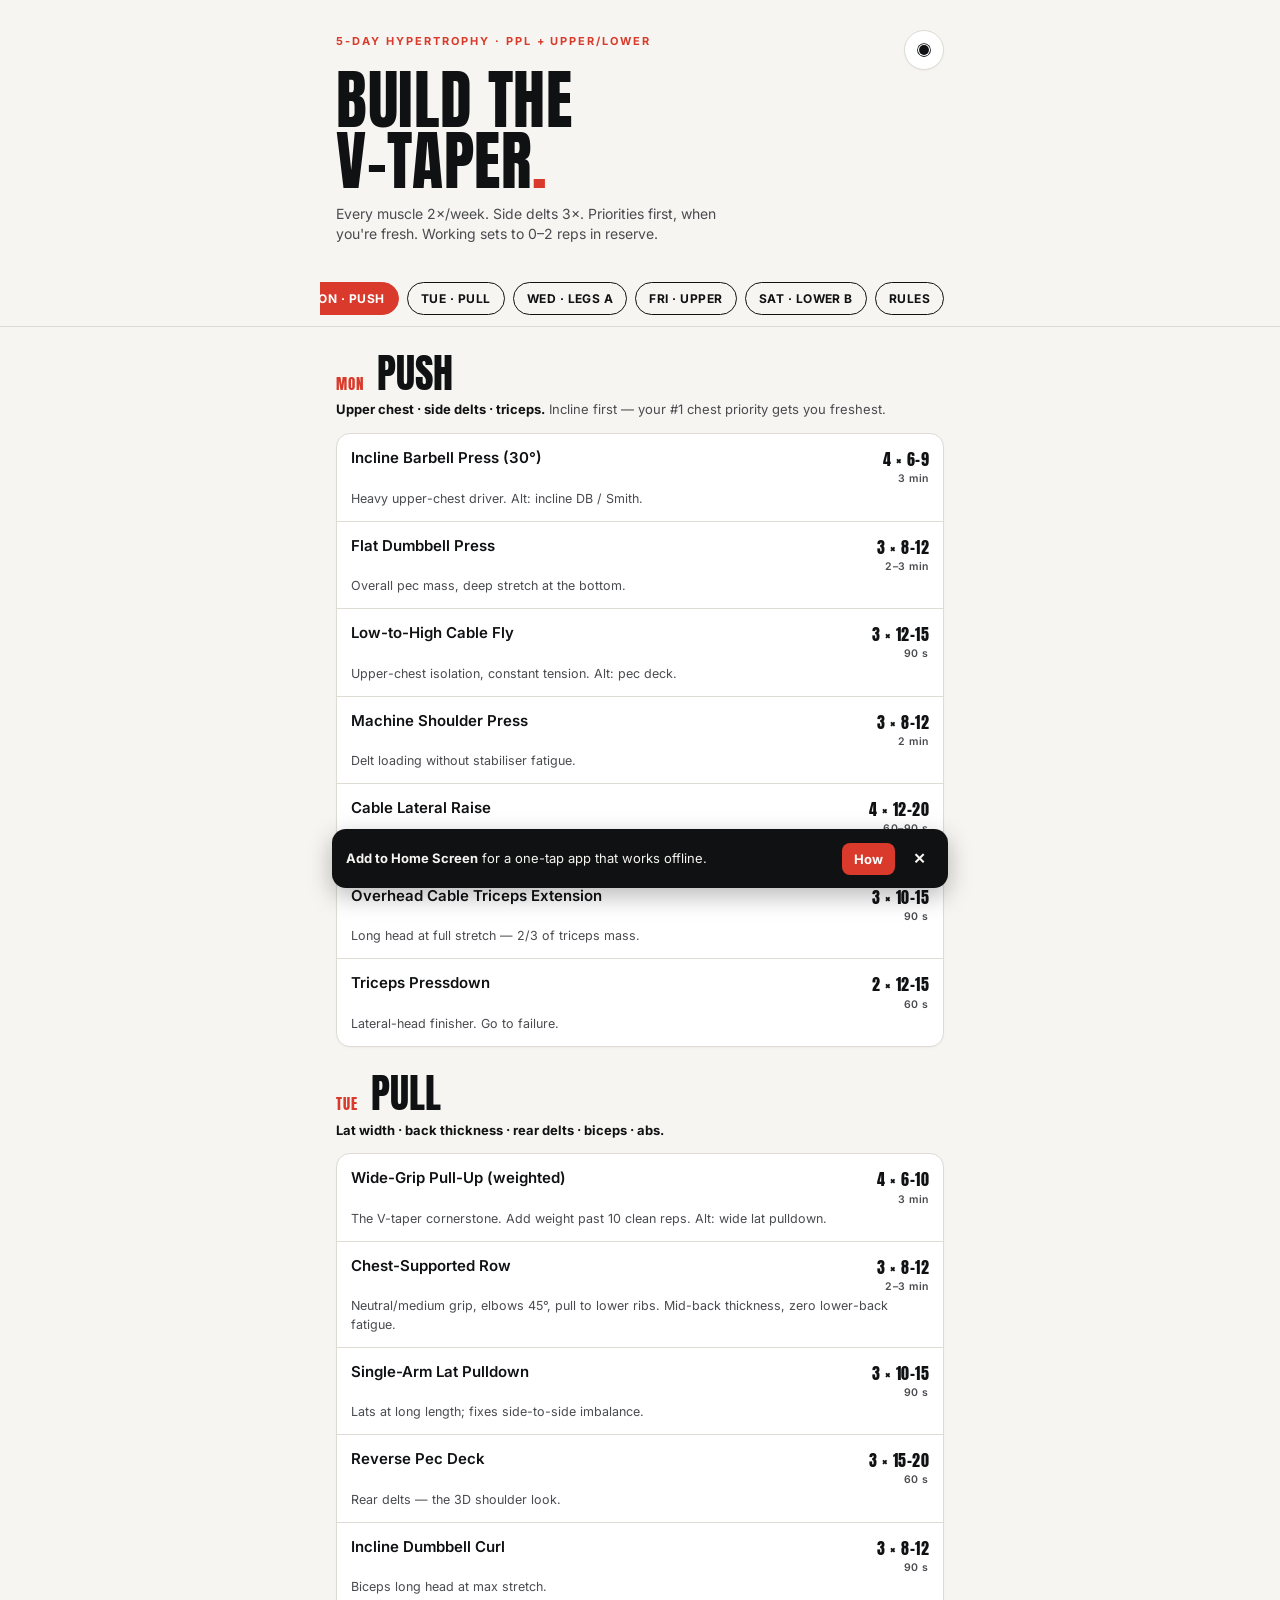
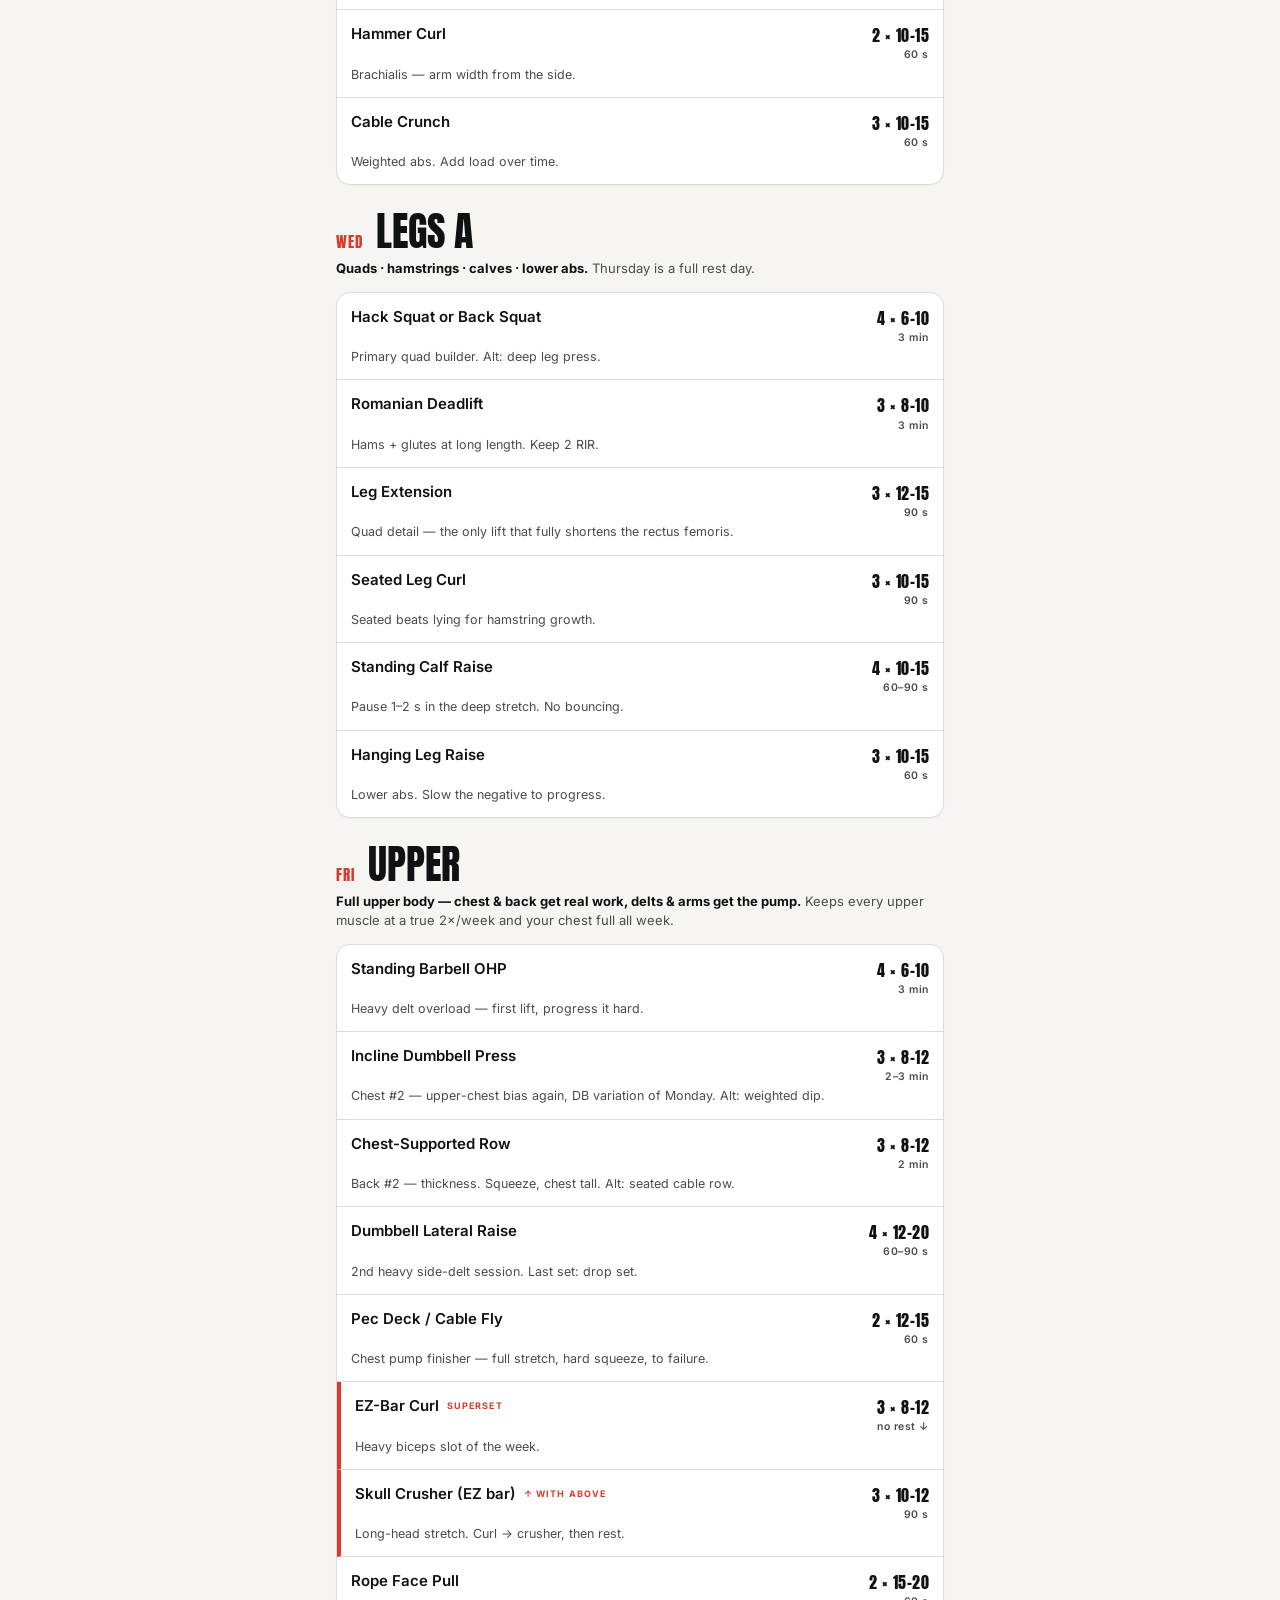
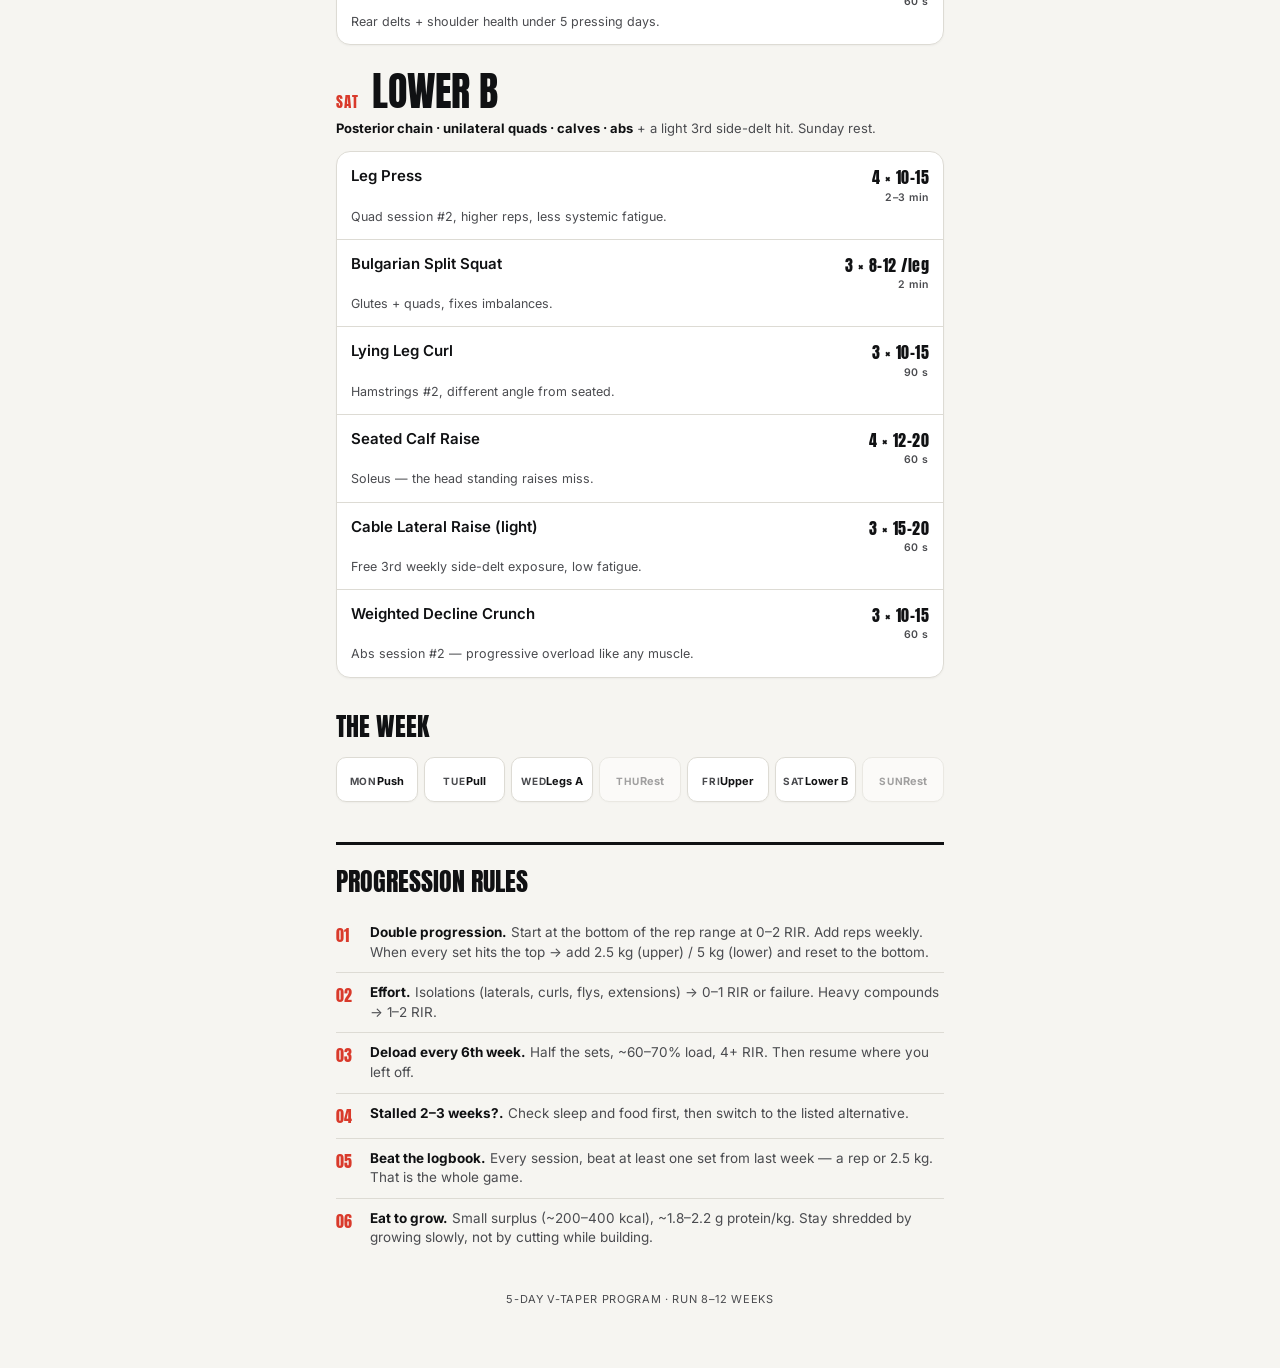
==== index.html @ 2ff02242 "V-Taper PWA: production-ready site for GitHub Pages Co-Authored-By: Claude Opus 4.8 <noreply@anthrop" ====
<!DOCTYPE html>
<html lang="en">
<head>
  <meta charset="UTF-8" />
  <meta name="viewport" content="width=device-width, initial-scale=1.0, viewport-fit=cover" />

  <title>V-Taper Program — 5-Day Hypertrophy Training</title>
  <meta name="description" content="A 5-day hypertrophy training program built for a lean, aesthetic V-taper physique. Installable, works offline, no accounts, no tracking." />
  <meta name="author" content="V-Taper Program" />
  <meta name="color-scheme" content="light dark" />

  <!-- Theme colour follows the OS light/dark preference -->
  <meta name="theme-color" content="#F6F5F1" media="(prefers-color-scheme: light)" />
  <meta name="theme-color" content="#0E0F11" media="(prefers-color-scheme: dark)" />

  <!-- Open Graph / social sharing -->
  <meta property="og:type" content="website" />
  <meta property="og:site_name" content="V-Taper Program" />
  <meta property="og:title" content="V-Taper Program — 5-Day Hypertrophy Training" />
  <meta property="og:description" content="A 5-day hypertrophy training program built for a lean, aesthetic V-taper physique. Installable and works offline." />
  <meta property="og:image" content="icons/icon-512.png" />
  <meta name="twitter:card" content="summary" />
  <meta name="twitter:title" content="V-Taper Program" />
  <meta name="twitter:description" content="A 5-day hypertrophy training program for a lean, aesthetic V-taper physique." />
  <meta name="twitter:image" content="icons/icon-512.png" />

  <!-- iOS / Android PWA -->
  <meta name="mobile-web-app-capable" content="yes" />
  <meta name="apple-mobile-web-app-capable" content="yes" />
  <meta name="apple-mobile-web-app-status-bar-style" content="black-translucent" />
  <meta name="apple-mobile-web-app-title" content="V-Taper" />
  <link rel="apple-touch-icon" href="icons/apple-touch-icon.png" />

  <link rel="manifest" href="manifest.json" />
  <link rel="icon" type="image/svg+xml" href="icons/favicon.svg" />
  <link rel="icon" type="image/png" sizes="64x64" href="icons/favicon-64.png" />

  <!--
    Set the theme BEFORE first paint to avoid a flash of the wrong colour,
    and flag that JS is running so scroll-reveal only hides content it can
    actually reveal again.
  -->
  <script>
    (function () {
      try {
        var t = localStorage.getItem("vtaper-theme");
        if (!t) {
          t = window.matchMedia("(prefers-color-scheme: dark)").matches ? "dark" : "light";
        }
        document.documentElement.setAttribute("data-theme", t);
      } catch (e) {}
      document.documentElement.classList.add("js");
    })();
  </script>

  <link rel="preconnect" href="https://fonts.googleapis.com" />
  <link rel="preconnect" href="https://fonts.gstatic.com" crossorigin />
  <link rel="stylesheet" href="styles.css" />
  <link href="https://fonts.googleapis.com/css2?family=Anton&amp;family=Inter:wght@400;500;600;700&amp;display=swap" rel="stylesheet" />
</head>
<body>
  <a class="skip-link" href="#push">Skip to program</a>

  <div class="wrap">
    <header class="hero">
      <div class="hero-top">
        <p class="kicker" id="kicker"></p>
        <button id="themeToggle" class="theme-toggle" type="button" aria-label="Toggle dark mode" aria-pressed="false">
          <span class="theme-icon" aria-hidden="true"></span>
        </button>
      </div>
      <h1>Build the<br />V-Taper<span class="dot">.</span></h1>
      <p class="hero-sub" id="tagline"></p>
    </header>
  </div>

  <nav class="daynav" aria-label="Jump to day">
    <div class="navrow" id="navrow"></div>
  </nav>

  <main class="wrap" id="app">
    <noscript>
      <p class="noscript-msg">
        This training program needs JavaScript enabled to display. Please turn on
        JavaScript in your browser settings, then reload the page.
      </p>
    </noscript>
  </main>

  <div id="installBanner" class="install-banner" role="dialog" aria-live="polite" aria-label="Install this app" hidden>
    <p><b>Add to Home Screen</b> for a one-tap app that works offline.</p>
    <button id="installBtn" type="button">How</button>
    <button id="installClose" type="button" aria-label="Dismiss">✕</button>
  </div>

  <script src="data.js" defer></script>
  <script src="script.js" defer></script>
</body>
</html>
---- styles.css ----
/* ===========================================================
   V-Taper Program — styles.css
   Mobile-first, responsive, dark-mode aware.
   Colour comes only from CSS variables so theming is one switch.
   =========================================================== */

:root {
  color-scheme: light;
  --chalk: #F6F5F1;
  --ink: #101113;
  --ink-soft: #4A4B4F;
  --line: #DDDBD4;
  --card: #FFFFFF;
  --red: #D93A2B;
  --nav-bg: rgba(246, 245, 241, 0.92);
  --shadow: 0 1px 2px rgba(16, 17, 19, 0.04);
}

/* Dark palette, shared by the explicit toggle and the no-JS system fallback. */
:root[data-theme="dark"],
:root[data-theme="dark"] .theme-icon {
  color-scheme: dark;
}
:root[data-theme="dark"] {
  --chalk: #0E0F11;
  --ink: #F4F3EF;
  --ink-soft: #9A9B9F;
  --line: #26282C;
  --card: #17191C;
  --red: #FF5646;
  --nav-bg: rgba(14, 15, 17, 0.92);
  --shadow: 0 1px 2px rgba(0, 0, 0, 0.4);
}

/* If JavaScript is disabled the inline theme script never runs, so honour the
   OS preference here as a fallback (data-theme is absent in that case). */
@media (prefers-color-scheme: dark) {
  :root:not([data-theme]) {
    color-scheme: dark;
    --chalk: #0E0F11;
    --ink: #F4F3EF;
    --ink-soft: #9A9B9F;
    --line: #26282C;
    --card: #17191C;
    --red: #FF5646;
    --nav-bg: rgba(14, 15, 17, 0.92);
    --shadow: 0 1px 2px rgba(0, 0, 0, 0.4);
  }
}

* { margin: 0; padding: 0; box-sizing: border-box; -webkit-tap-highlight-color: transparent; }

html { scroll-behavior: smooth; -webkit-text-size-adjust: 100%; }

body {
  background: var(--chalk);
  color: var(--ink);
  font-family: 'Inter', -apple-system, BlinkMacSystemFont, 'Segoe UI', sans-serif;
  font-size: 15px;
  line-height: 1.45;
  padding-bottom: calc(60px + env(safe-area-inset-bottom));
  transition: background-color 0.3s ease, color 0.3s ease;
}

.wrap { max-width: 640px; margin: 0 auto; padding: 0 16px; }
.wrap { padding-left: max(16px, env(safe-area-inset-left)); padding-right: max(16px, env(safe-area-inset-right)); }

.skip-link {
  position: absolute; left: -999px; top: 0;
  background: var(--ink); color: var(--chalk);
  padding: 10px 16px; z-index: 100; border-radius: 0 0 8px 0;
}
.skip-link:focus { left: 0; }

/* ---------- hero ---------- */
.hero { padding: calc(30px + env(safe-area-inset-top)) 0 10px; }
.hero-top { display: flex; justify-content: space-between; align-items: flex-start; }

.kicker {
  font-size: 11px; font-weight: 700; letter-spacing: 0.18em;
  text-transform: uppercase; color: var(--red); margin-bottom: 12px; padding-top: 4px;
}

h1 {
  font-family: 'Anton', Impact, sans-serif; font-weight: 400;
  font-size: clamp(42px, 11vw, 64px); line-height: 0.95;
  letter-spacing: 0.01em; text-transform: uppercase;
}
h1 .dot { color: var(--red); }

.hero-sub { margin-top: 12px; color: var(--ink-soft); font-size: 14px; max-width: 46ch; }

.theme-toggle {
  flex: 0 0 auto; width: 40px; height: 40px; border-radius: 50%;
  border: 1.5px solid var(--line); background: var(--card);
  cursor: pointer; display: grid; place-items: center; box-shadow: var(--shadow);
  transition: transform 0.2s ease, border-color 0.2s ease;
}
.theme-toggle:active { transform: scale(0.92); }
.theme-icon { width: 18px; height: 18px; display: block; position: relative; }
/* sun (light mode shows this) */
.theme-icon::before {
  content: ""; position: absolute; inset: 0; border-radius: 50%;
  background: var(--ink); box-shadow: 0 0 0 2px var(--card), 0 0 0 3.5px var(--ink);
  transform: scale(0.55);
}
:root[data-theme="dark"] .theme-icon::before {
  /* moon */
  background: transparent; box-shadow: inset -5px 2px 0 0 var(--ink);
  transform: scale(0.8) rotate(-20deg);
}

/* ---------- sticky day nav ---------- */
.daynav {
  position: sticky; top: 0; z-index: 10;
  background: var(--nav-bg);
  -webkit-backdrop-filter: blur(10px); backdrop-filter: blur(10px);
  border-bottom: 1px solid var(--line); margin-top: 18px;
}
.navrow {
  display: flex; gap: 8px; overflow-x: auto;
  padding: 10px 16px; max-width: 640px; margin: 0 auto;
  scrollbar-width: none; -webkit-overflow-scrolling: touch;
}
.navrow::-webkit-scrollbar { display: none; }

.chip {
  flex: 0 0 auto; font-size: 12px; font-weight: 700; letter-spacing: 0.04em;
  padding: 7px 13px; border: 1.5px solid var(--ink); border-radius: 999px;
  color: var(--ink); text-decoration: none; text-transform: uppercase;
  background: transparent; transition: background-color 0.15s ease, color 0.15s ease;
}
.chip:hover { background: var(--ink); color: var(--chalk); }
.chip.active { background: var(--red); border-color: var(--red); color: #fff; }

/* ---------- day card ---------- */
.day { padding-top: 26px; scroll-margin-top: 60px; }
.dayhead { display: flex; align-items: baseline; gap: 12px; margin-bottom: 2px; }
.daynum {
  font-family: 'Anton', Impact, sans-serif; font-size: 15px;
  color: var(--red); letter-spacing: 0.08em;
}
.dayname {
  font-family: 'Anton', Impact, sans-serif; font-weight: 400;
  font-size: clamp(30px, 8vw, 40px); text-transform: uppercase; line-height: 1;
}
.focus { color: var(--ink-soft); font-size: 13px; margin: 6px 0 14px; }
.focus b { color: var(--ink); }

.card {
  background: var(--card); border: 1px solid var(--line);
  border-radius: 14px; overflow: hidden; box-shadow: var(--shadow);
}

.ex {
  display: grid; grid-template-columns: 1fr auto; gap: 2px 12px;
  padding: 13px 14px; border-bottom: 1px solid var(--line); position: relative;
}
.ex:last-child { border-bottom: none; }
.exname { font-weight: 600; font-size: 15px; }
.exnote { grid-column: 1 / -1; color: var(--ink-soft); font-size: 12.5px; margin-top: 1px; }

.scheme {
  font-family: 'Anton', Impact, sans-serif; font-size: 16px; letter-spacing: 0.03em;
  white-space: nowrap; color: var(--ink); align-self: start; padding-top: 1px; text-align: right;
}
.scheme small {
  font-family: 'Inter', sans-serif; font-size: 10.5px; font-weight: 600;
  color: var(--ink-soft); display: block; text-align: right; letter-spacing: 0.05em;
}

/* superset — the signature marker */
.ex.ss { border-left: 4px solid var(--red); }
.tag {
  font-size: 9px; font-weight: 700; letter-spacing: 0.12em; color: var(--red);
  margin-left: 8px; vertical-align: 2px;
}

/* ---------- schedule strip ---------- */
.sched { padding-top: 30px; }
.sched h2, .rules h2 {
  font-family: 'Anton', Impact, sans-serif; font-weight: 400; font-size: 26px;
  text-transform: uppercase; margin-bottom: 12px;
}
.week { display: grid; grid-template-columns: repeat(7, 1fr); gap: 6px; }
.wday {
  border: 1px solid var(--line); border-radius: 10px; background: var(--card);
  padding: 10px 4px; text-align: center; box-shadow: var(--shadow);
}
.wday .d { font-size: 10px; font-weight: 700; letter-spacing: 0.08em; color: var(--ink-soft); text-transform: uppercase; }
.wday .s { font-size: 11px; font-weight: 700; margin-top: 4px; }
.wday.rest { opacity: 0.5; }
.wday.rest .s { color: var(--ink-soft); }

/* ---------- rules ---------- */
.rules { margin-top: 40px; border-top: 3px solid var(--ink); padding-top: 18px; }
.rule { display: flex; gap: 12px; padding: 10px 0; border-bottom: 1px solid var(--line); }
.rule:last-child { border-bottom: none; }
.rule .n { font-family: 'Anton', Impact, sans-serif; color: var(--red); font-size: 16px; flex: 0 0 22px; padding-top: 1px; }
.rule p { font-size: 13.5px; color: var(--ink-soft); }
.rule p b { color: var(--ink); }

footer { margin-top: 34px; font-size: 11px; color: var(--ink-soft); letter-spacing: 0.06em; text-transform: uppercase; text-align: center; }

/* ---------- install banner ---------- */
.install-banner {
  position: fixed; left: 12px; right: 12px; bottom: calc(12px + env(safe-area-inset-bottom));
  max-width: 616px; margin: 0 auto; z-index: 30;
  background: var(--ink); color: var(--chalk);
  border-radius: 14px; padding: 12px 14px;
  display: flex; align-items: center; gap: 10px;
  box-shadow: 0 8px 24px rgba(0, 0, 0, 0.28);
  animation: slideUp 0.35s ease both;
}
.install-banner p { font-size: 13px; flex: 1; }
.install-banner button {
  border: none; cursor: pointer; font-family: inherit; font-weight: 700;
  border-radius: 8px; padding: 8px 12px; font-size: 13px;
  background: var(--red); color: #fff;
}
.install-banner button#installClose { background: transparent; color: var(--chalk); padding: 8px; font-size: 15px; }

/* ---------- animations (lightweight) ---------- */
@keyframes slideUp { from { opacity: 0; transform: translateY(16px); } to { opacity: 1; transform: translateY(0); } }
@keyframes fadeUp { from { opacity: 0; transform: translateY(12px); } to { opacity: 1; transform: translateY(0); } }

/* Only hide content for the reveal animation when JS is present to reveal it
   again — otherwise the page would stay blank if the script fails to load. */
.js .reveal { opacity: 0; }
.js .reveal.in { animation: fadeUp 0.5s ease both; }

.noscript-msg { padding: 24px 0; color: var(--ink-soft); font-size: 14px; }

/* ---------- larger screens ---------- */
@media (min-width: 720px) {
  body { font-size: 16px; }
  .card:hover { border-color: var(--ink-soft); transition: border-color 0.2s ease; }
}

/* ---------- accessibility ---------- */
:focus-visible { outline: 2px solid var(--red); outline-offset: 2px; border-radius: 4px; }

@media (prefers-reduced-motion: reduce) {
  html { scroll-behavior: auto; }
  *, *::before, *::after { animation-duration: 0.001ms !important; transition-duration: 0.001ms !important; }
  .js .reveal { opacity: 1; }
}
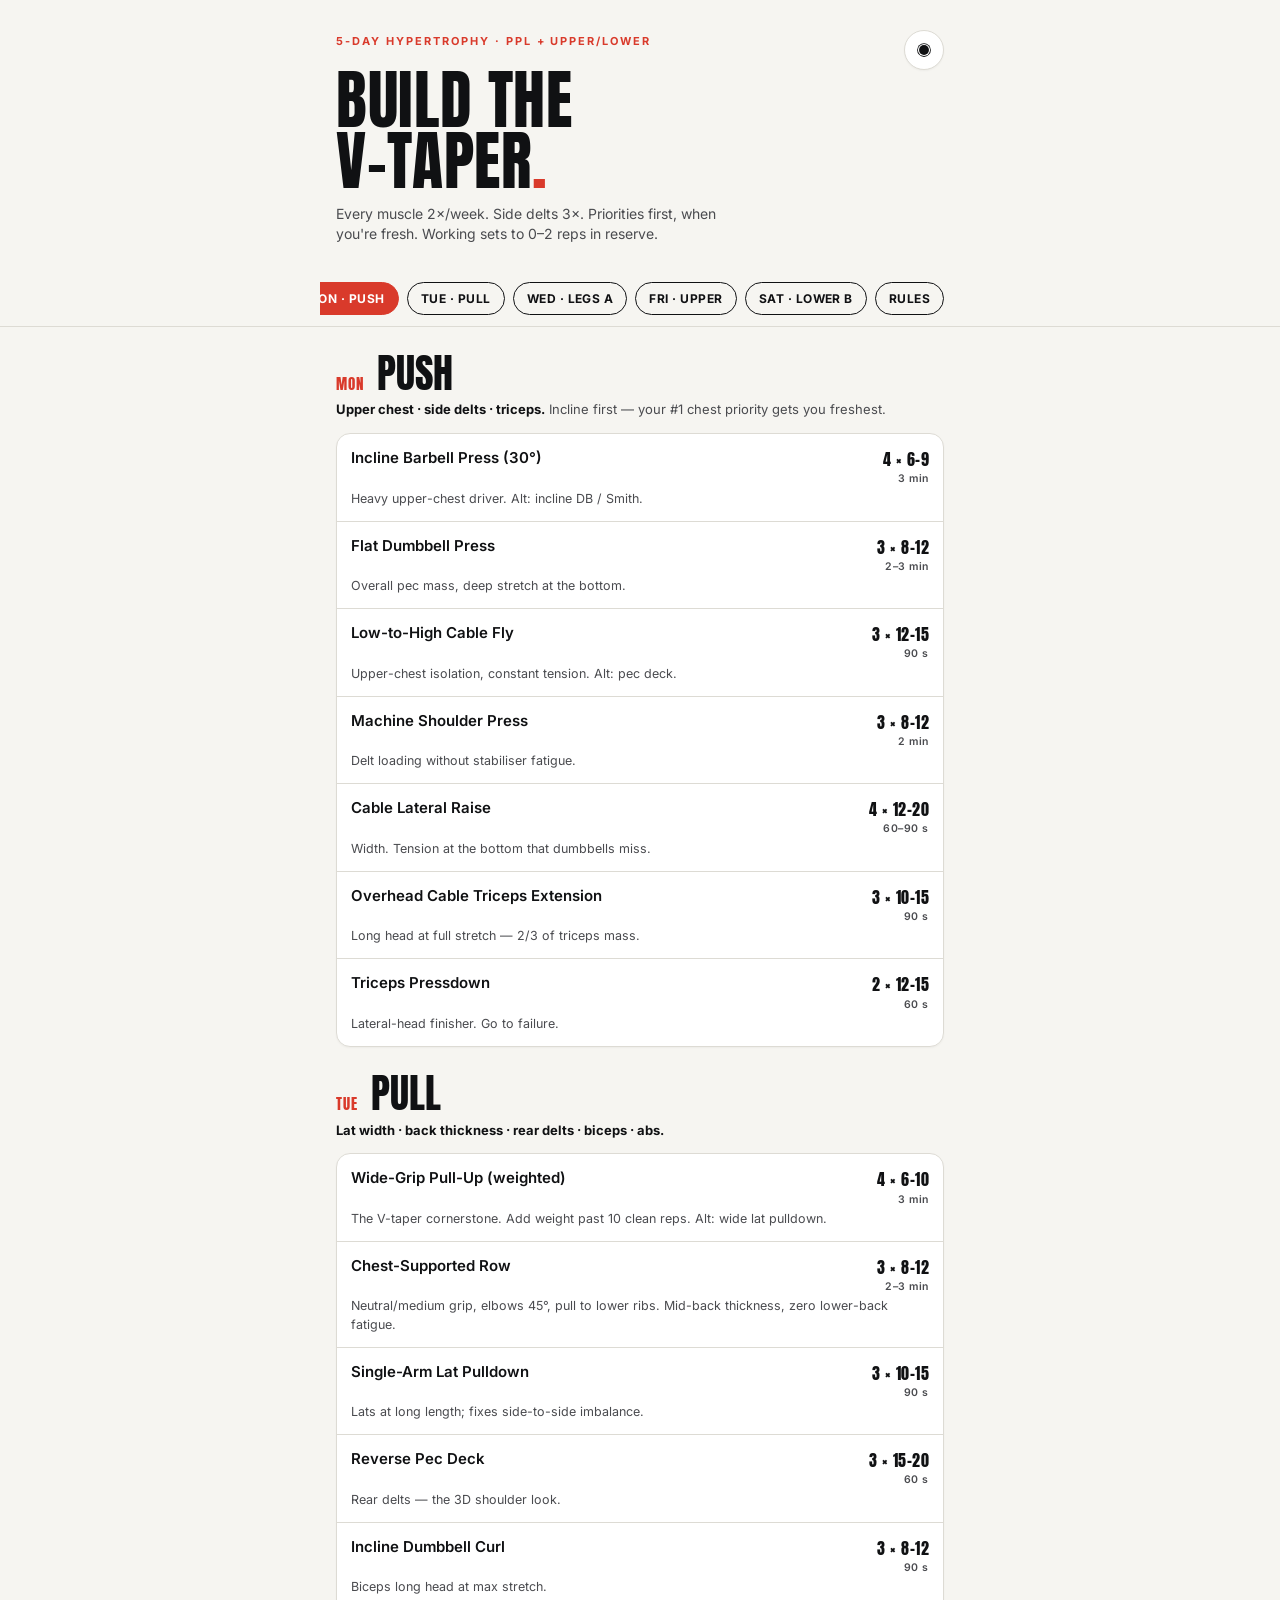
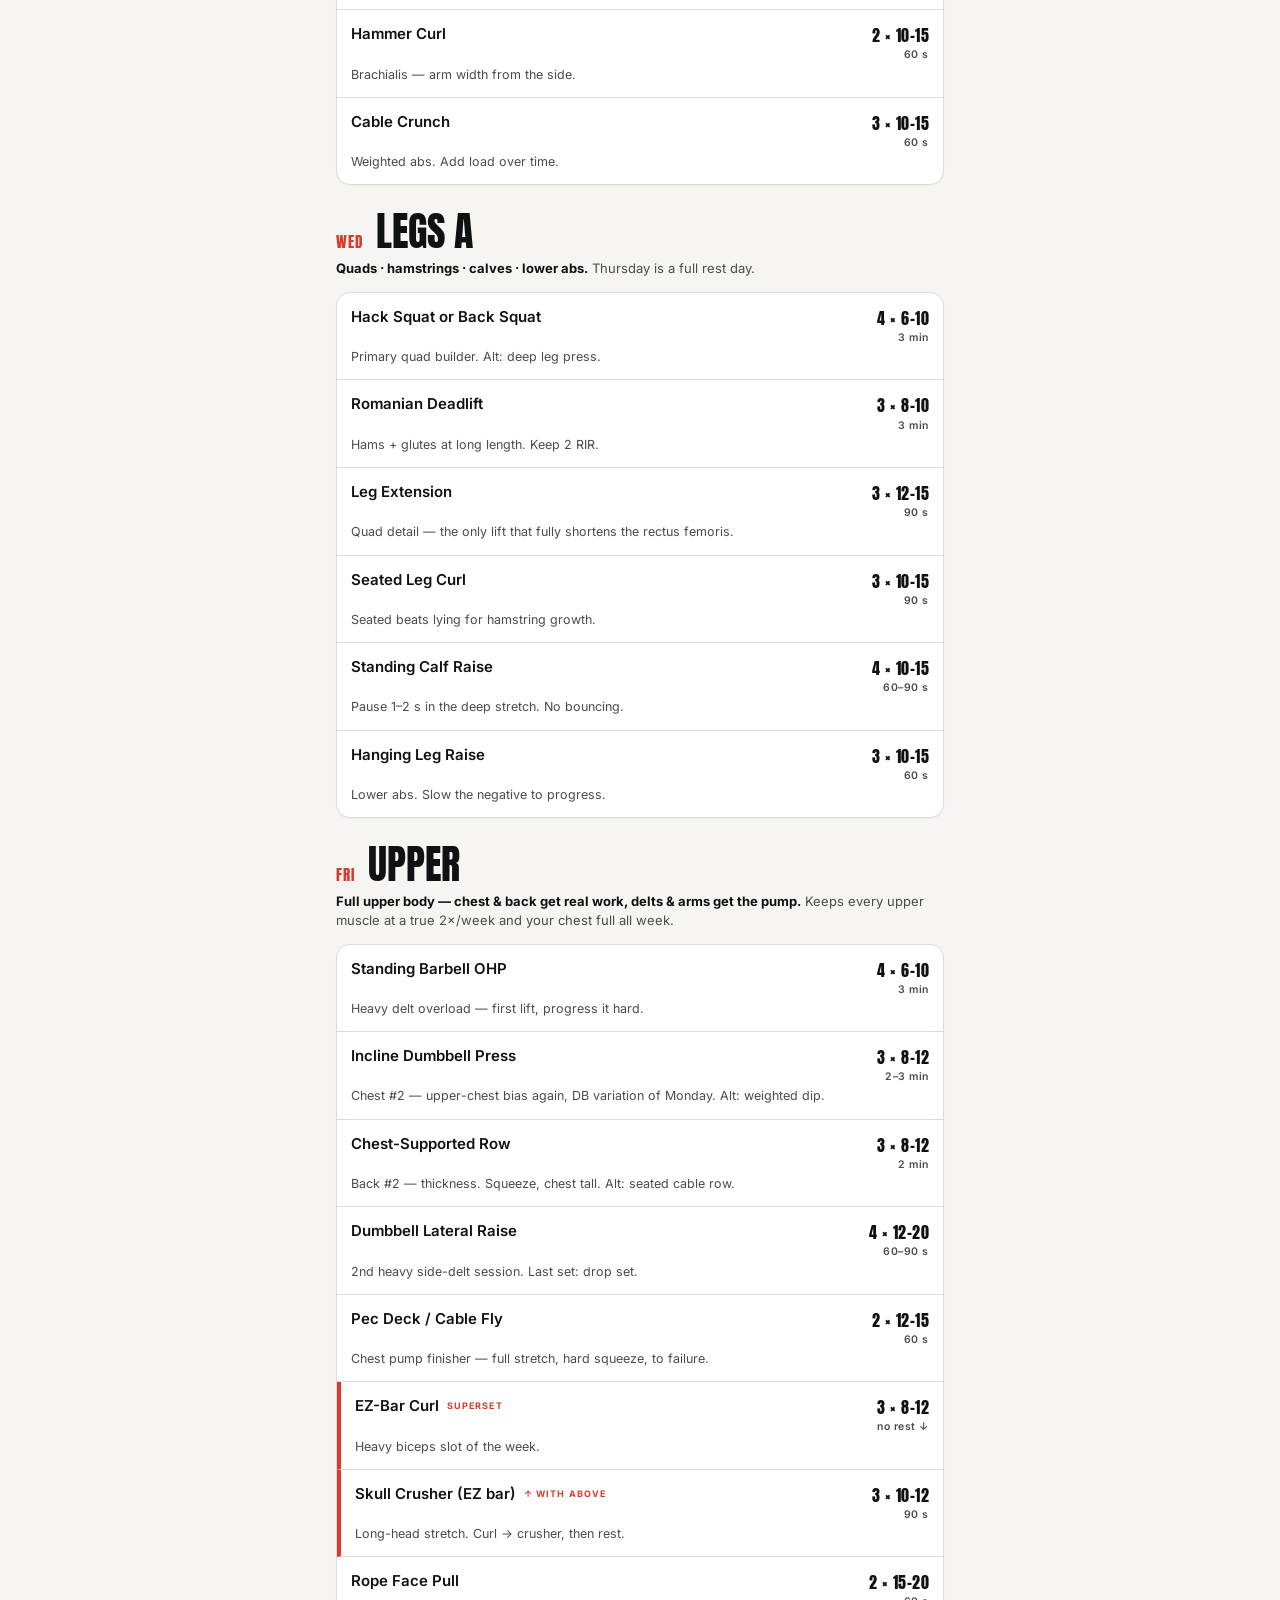
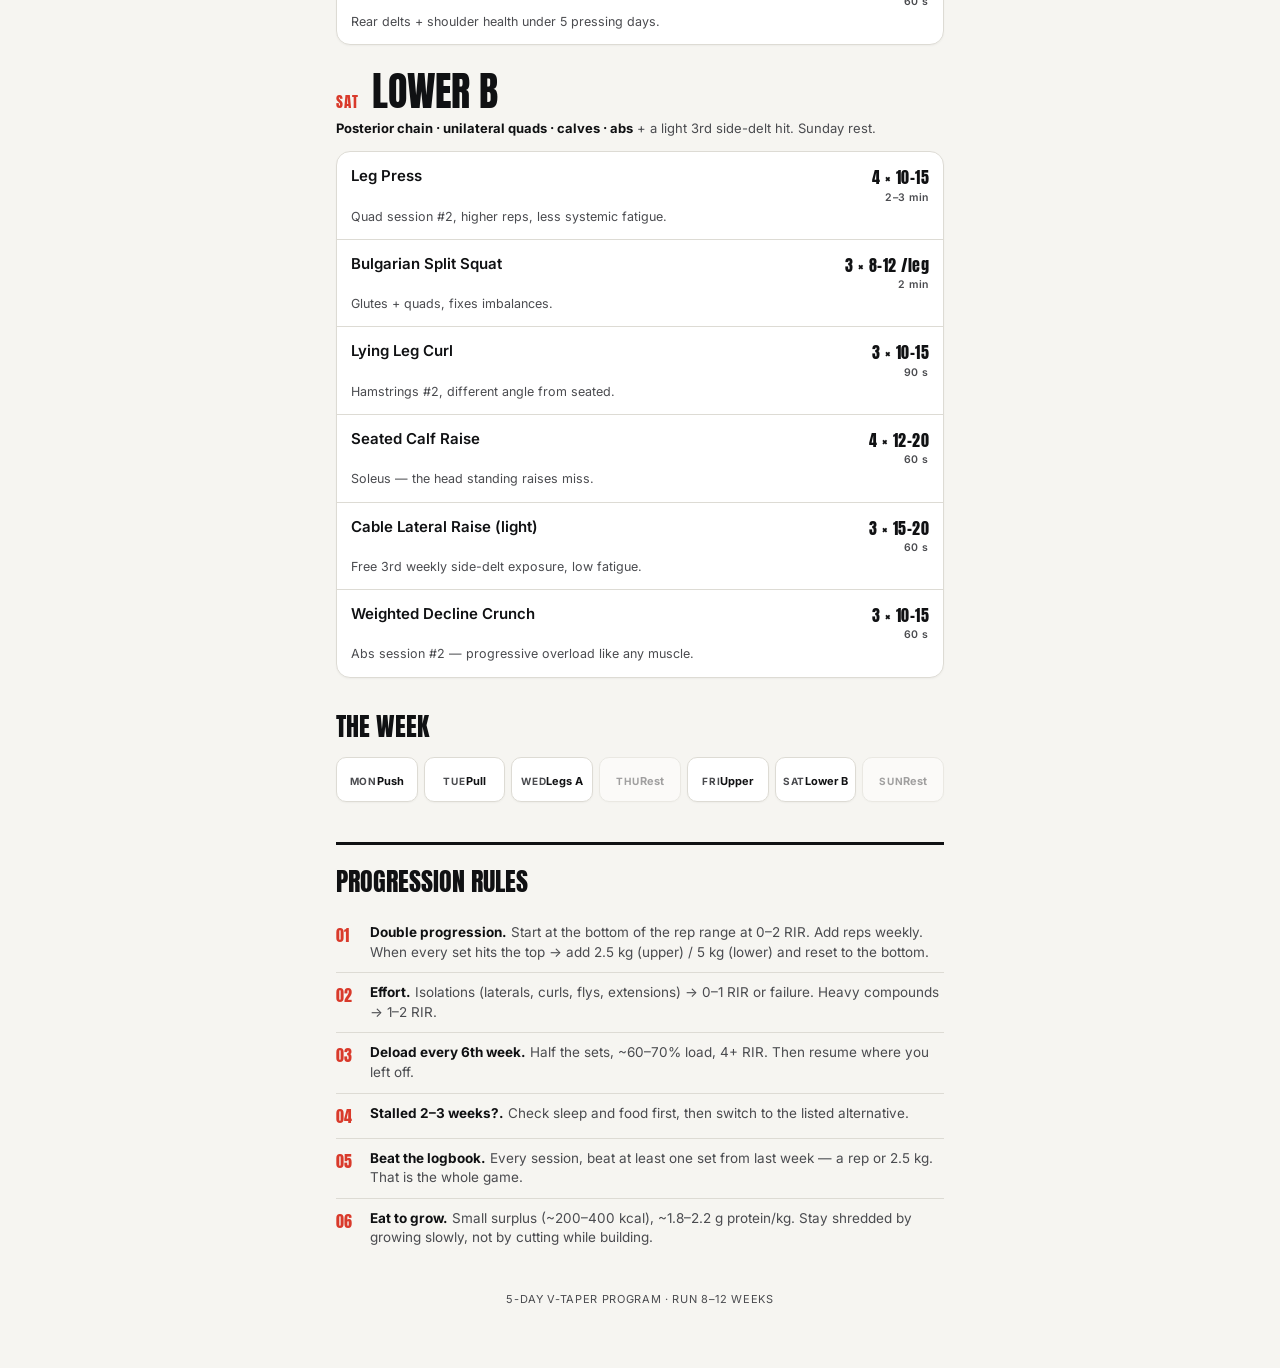
==== commit 8f65e4bb: "Remove install banner; bump SW cache to v3 Co-Authored-By: Claude Opus 4.8 <noreply@anthropic.com>" ====
--- a/index.html
+++ b/index.html
@@ -87,12 +87,6 @@
     </noscript>
   </main>
 
-  <div id="installBanner" class="install-banner" role="dialog" aria-live="polite" aria-label="Install this app" hidden>
-    <p><b>Add to Home Screen</b> for a one-tap app that works offline.</p>
-    <button id="installBtn" type="button">How</button>
-    <button id="installClose" type="button" aria-label="Dismiss">✕</button>
-  </div>
-
   <script src="data.js" defer></script>
   <script src="script.js" defer></script>
 </body>
--- a/styles.css
+++ b/styles.css
@@ -202,26 +202,7 @@
 
 footer { margin-top: 34px; font-size: 11px; color: var(--ink-soft); letter-spacing: 0.06em; text-transform: uppercase; text-align: center; }
 
-/* ---------- install banner ---------- */
-.install-banner {
-  position: fixed; left: 12px; right: 12px; bottom: calc(12px + env(safe-area-inset-bottom));
-  max-width: 616px; margin: 0 auto; z-index: 30;
-  background: var(--ink); color: var(--chalk);
-  border-radius: 14px; padding: 12px 14px;
-  display: flex; align-items: center; gap: 10px;
-  box-shadow: 0 8px 24px rgba(0, 0, 0, 0.28);
-  animation: slideUp 0.35s ease both;
-}
-.install-banner p { font-size: 13px; flex: 1; }
-.install-banner button {
-  border: none; cursor: pointer; font-family: inherit; font-weight: 700;
-  border-radius: 8px; padding: 8px 12px; font-size: 13px;
-  background: var(--red); color: #fff;
-}
-.install-banner button#installClose { background: transparent; color: var(--chalk); padding: 8px; font-size: 15px; }
-
 /* ---------- animations (lightweight) ---------- */
-@keyframes slideUp { from { opacity: 0; transform: translateY(16px); } to { opacity: 1; transform: translateY(0); } }
 @keyframes fadeUp { from { opacity: 0; transform: translateY(12px); } to { opacity: 1; transform: translateY(0); } }
 
 /* Only hide content for the reveal animation when JS is present to reveal it
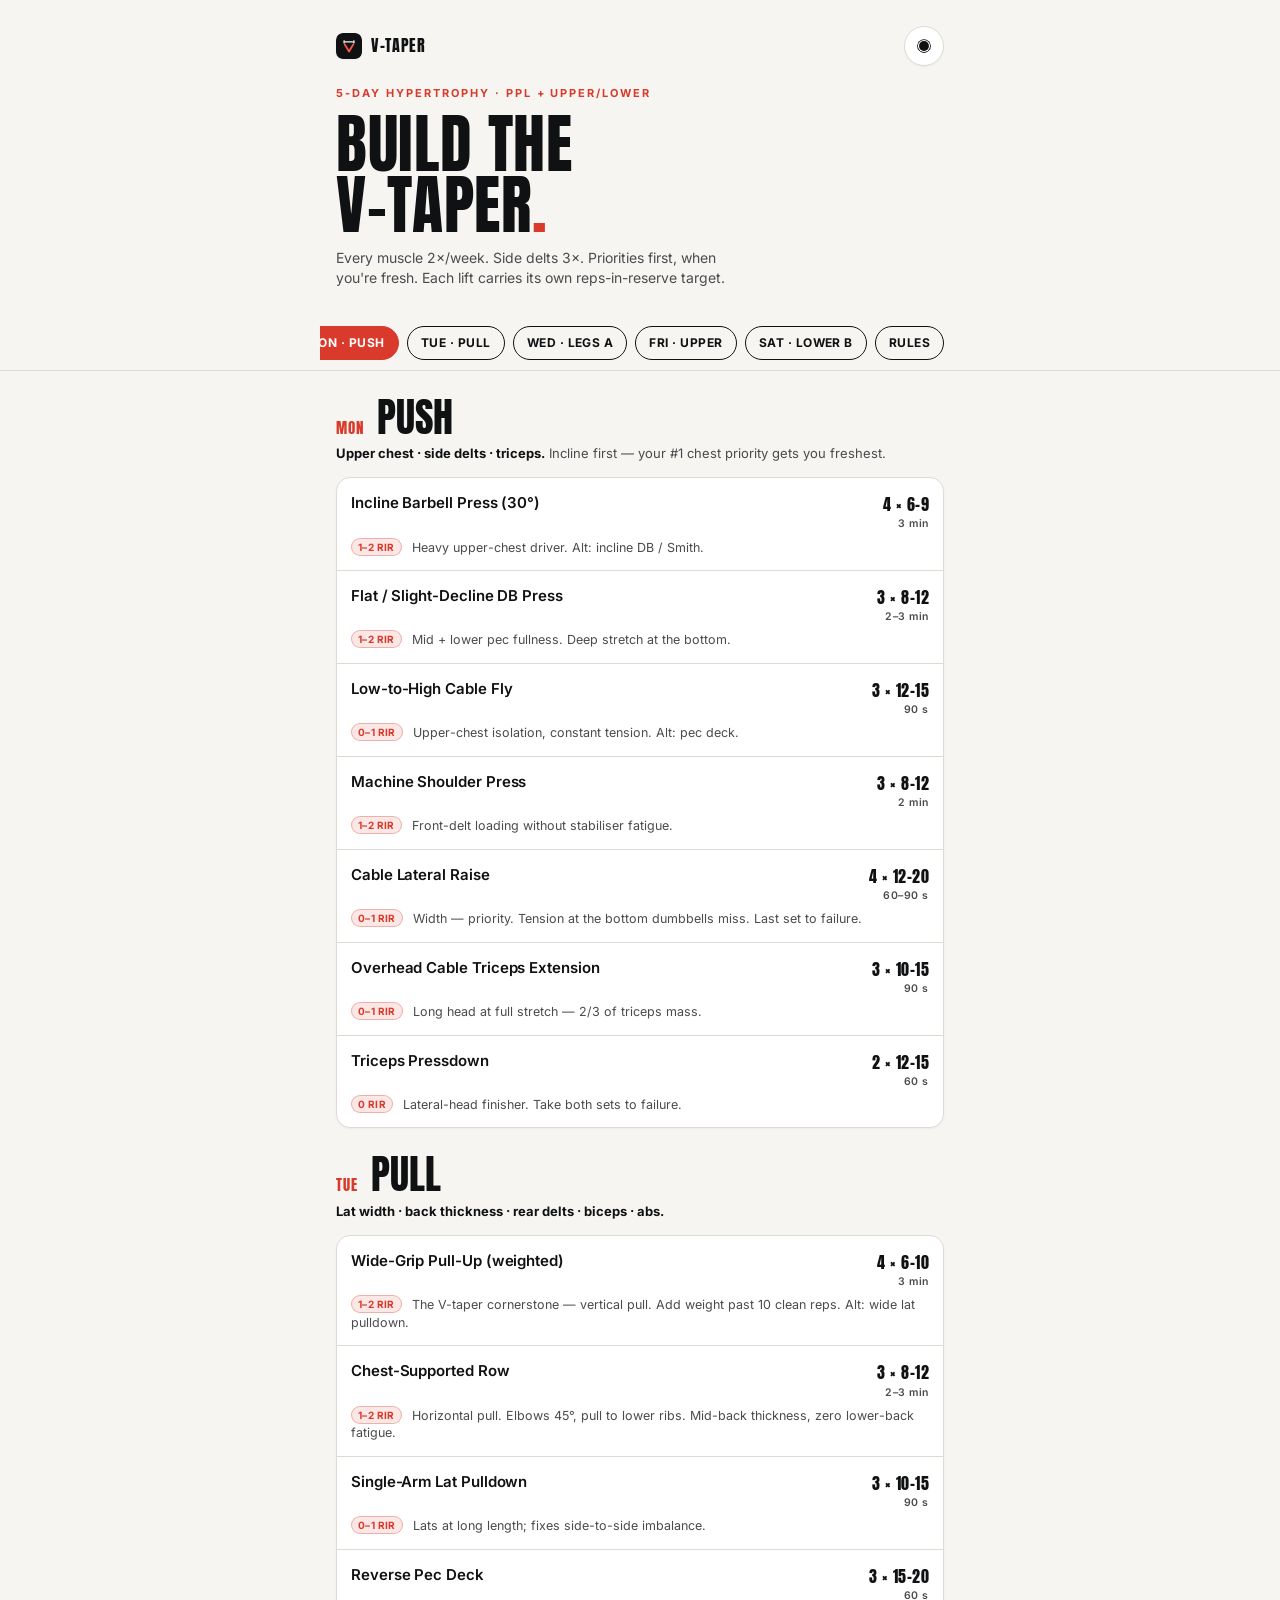
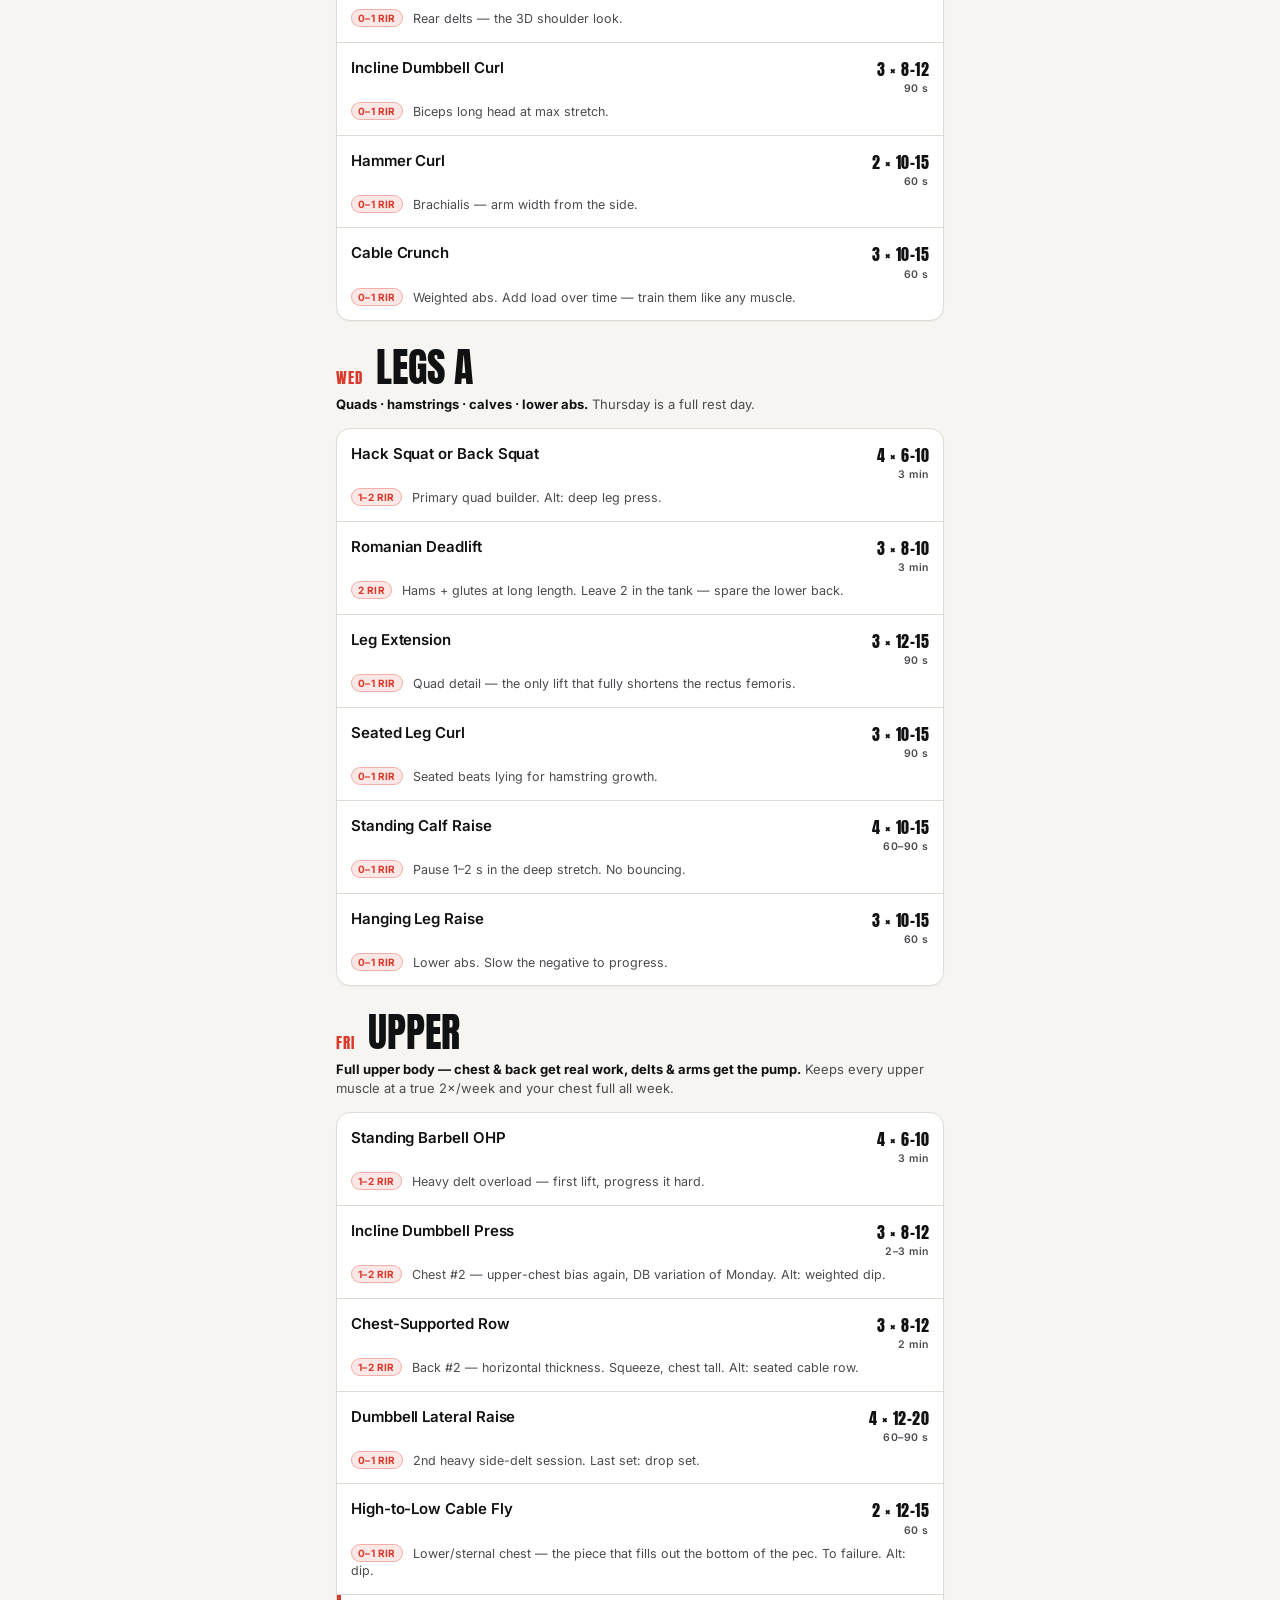
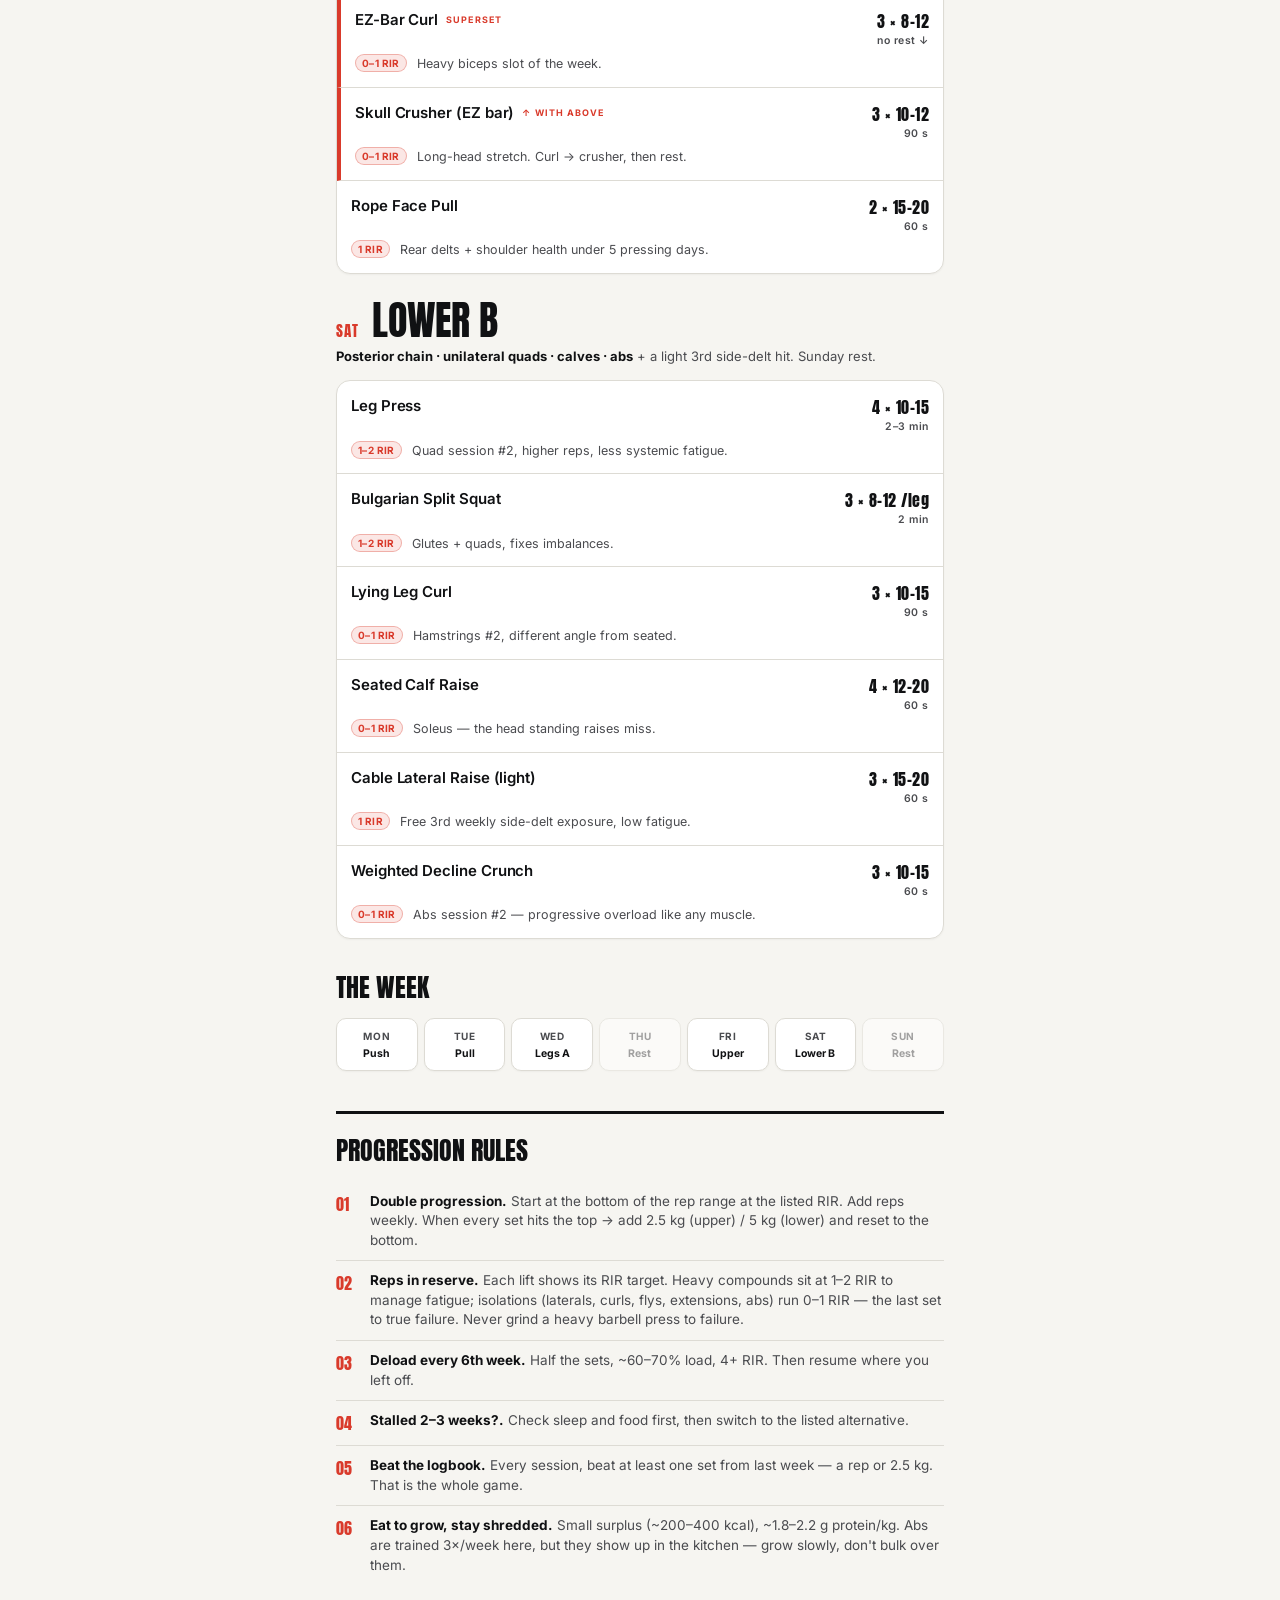
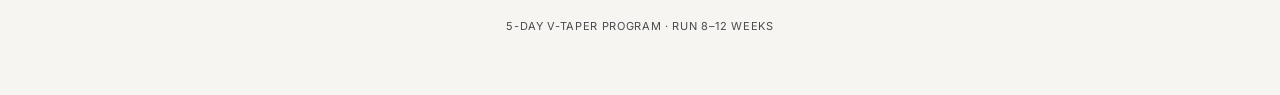
==== commit 10a66dc1: "Program + logo + UI upgrade Program (data.js): - Add per-exercise RIR targets to all 33 lifts - Uppe" ====
--- a/index.html
+++ b/index.html
@@ -64,11 +64,23 @@
   <div class="wrap">
     <header class="hero">
       <div class="hero-top">
-        <p class="kicker" id="kicker"></p>
+        <span class="brand">
+          <svg class="brand-mark" viewBox="0 0 512 512" width="26" height="26" aria-hidden="true" focusable="false">
+            <rect width="512" height="512" rx="112" fill="#101113"/>
+            <g fill="#F6F5F1">
+              <rect x="168" y="164" width="176" height="24" rx="12"/>
+              <rect x="146" y="144" width="28" height="64" rx="9"/>
+              <rect x="338" y="144" width="28" height="64" rx="9"/>
+            </g>
+            <path d="M172 224 L256 366 L340 224" fill="none" stroke="#FF5646" stroke-width="36" stroke-linecap="round" stroke-linejoin="round"/>
+          </svg>
+          <span class="brand-word">V-Taper</span>
+        </span>
         <button id="themeToggle" class="theme-toggle" type="button" aria-label="Toggle dark mode" aria-pressed="false">
           <span class="theme-icon" aria-hidden="true"></span>
         </button>
       </div>
+      <p class="kicker" id="kicker"></p>
       <h1>Build the<br />V-Taper<span class="dot">.</span></h1>
       <p class="hero-sub" id="tagline"></p>
     </header>
--- a/styles.css
+++ b/styles.css
@@ -73,12 +73,20 @@
 .skip-link:focus { left: 0; }
 
 /* ---------- hero ---------- */
-.hero { padding: calc(30px + env(safe-area-inset-top)) 0 10px; }
-.hero-top { display: flex; justify-content: space-between; align-items: flex-start; }
+.hero { padding: calc(26px + env(safe-area-inset-top)) 0 10px; }
+.hero-top { display: flex; justify-content: space-between; align-items: center; }
+
+/* brand lockup */
+.brand { display: inline-flex; align-items: center; gap: 9px; }
+.brand-mark { display: block; border-radius: 7px; box-shadow: var(--shadow); }
+.brand-word {
+  font-family: 'Anton', Impact, sans-serif; font-size: 16px;
+  letter-spacing: 0.04em; text-transform: uppercase; color: var(--ink);
+}
 
 .kicker {
   font-size: 11px; font-weight: 700; letter-spacing: 0.18em;
-  text-transform: uppercase; color: var(--red); margin-bottom: 12px; padding-top: 4px;
+  text-transform: uppercase; color: var(--red); margin: 20px 0 12px;
 }
 
 h1 {
@@ -153,12 +161,22 @@
 }
 
 .ex {
-  display: grid; grid-template-columns: 1fr auto; gap: 2px 12px;
-  padding: 13px 14px; border-bottom: 1px solid var(--line); position: relative;
+  display: grid; grid-template-columns: 1fr auto; gap: 3px 12px;
+  padding: 14px; border-bottom: 1px solid var(--line); position: relative;
+  transition: background-color 0.15s ease;
 }
 .ex:last-child { border-bottom: none; }
-.exname { font-weight: 600; font-size: 15px; }
-.exnote { grid-column: 1 / -1; color: var(--ink-soft); font-size: 12.5px; margin-top: 1px; }
+.exname { font-weight: 600; font-size: 15px; letter-spacing: -0.005em; }
+.exnote { grid-column: 1 / -1; color: var(--ink-soft); font-size: 12.5px; margin-top: 3px; line-height: 1.4; }
+
+/* per-exercise reps-in-reserve pill */
+.rir {
+  display: inline-block; font-size: 10px; font-weight: 700; letter-spacing: 0.04em;
+  color: var(--red); background: color-mix(in srgb, var(--red) 12%, transparent);
+  border: 1px solid color-mix(in srgb, var(--red) 32%, transparent);
+  padding: 1px 6px; border-radius: 999px; margin-right: 6px;
+  vertical-align: 1px; white-space: nowrap;
+}
 
 .scheme {
   font-family: 'Anton', Impact, sans-serif; font-size: 16px; letter-spacing: 0.03em;
@@ -182,13 +200,14 @@
   font-family: 'Anton', Impact, sans-serif; font-weight: 400; font-size: 26px;
   text-transform: uppercase; margin-bottom: 12px;
 }
-.week { display: grid; grid-template-columns: repeat(7, 1fr); gap: 6px; }
+.week { display: grid; grid-template-columns: repeat(7, minmax(0, 1fr)); gap: 6px; }
 .wday {
   border: 1px solid var(--line); border-radius: 10px; background: var(--card);
-  padding: 10px 4px; text-align: center; box-shadow: var(--shadow);
-}
-.wday .d { font-size: 10px; font-weight: 700; letter-spacing: 0.08em; color: var(--ink-soft); text-transform: uppercase; }
-.wday .s { font-size: 11px; font-weight: 700; margin-top: 4px; }
+  padding: 10px 3px; text-align: center; box-shadow: var(--shadow);
+  display: flex; flex-direction: column; align-items: center; gap: 4px; min-width: 0;
+}
+.wday .d { font-size: 10px; font-weight: 700; letter-spacing: 0.06em; color: var(--ink-soft); text-transform: uppercase; }
+.wday .s { display: block; font-size: 10.5px; font-weight: 700; line-height: 1.15; }
 .wday.rest { opacity: 0.5; }
 .wday.rest .s { color: var(--ink-soft); }
 
